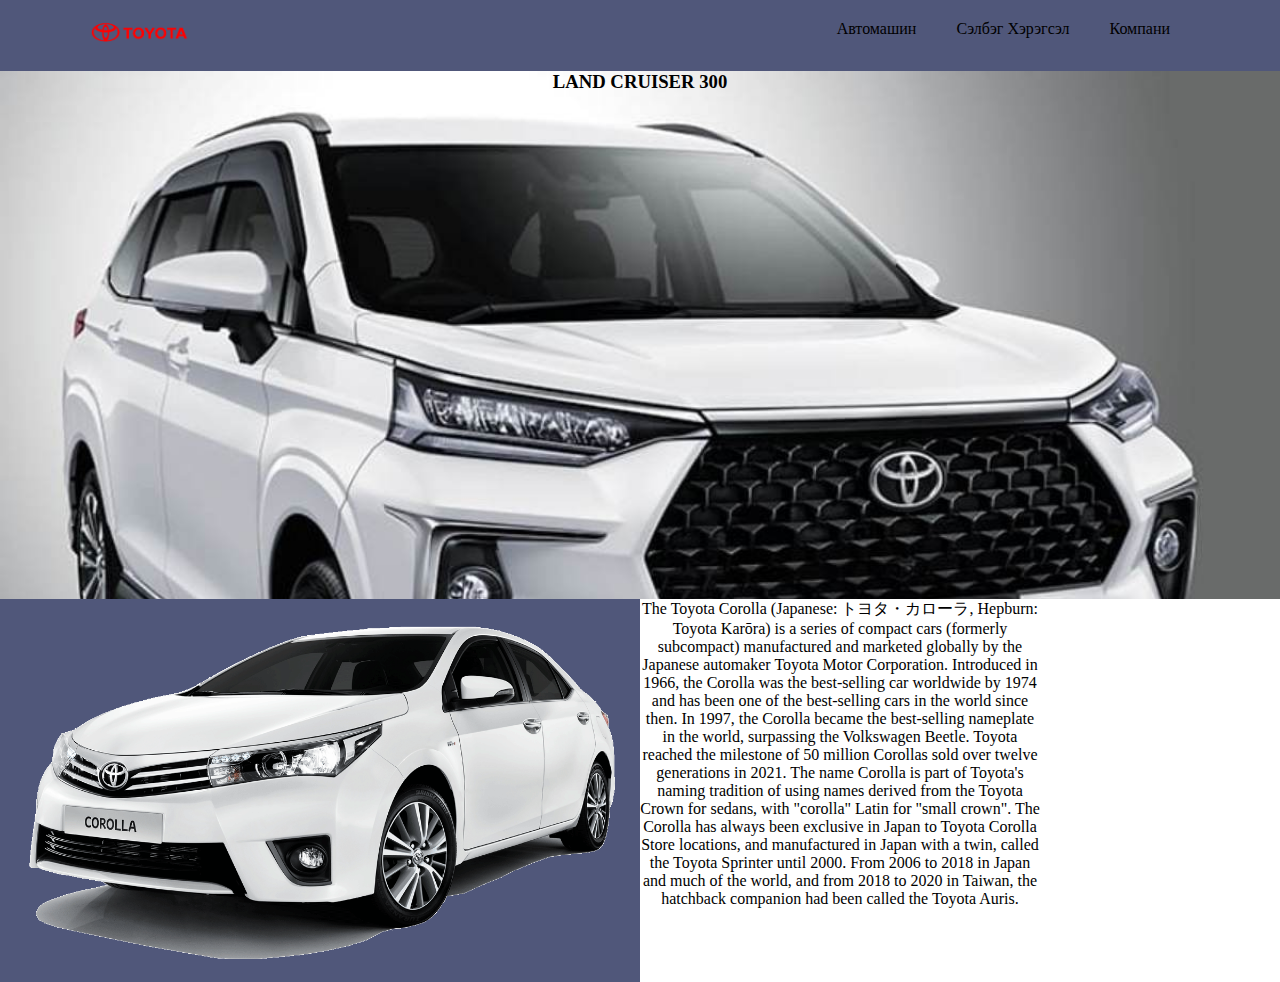
==== index.html @ 6881808f "Add files via upload" ====
<!DOCTYPE html>
<html lang="en">
<head>
    <meta charset="UTF-8">
    <meta http-equiv="X-UA-Compatible" content="IE=edge">
    <meta name="viewport" content="width=device-width, initial-scale=1.0">
    <title>Toyota</title>
    <link href="/webImg/logo-toyota.png" rel="stylesheet">
    <link rel="stylesheet" href="/style.css">
</head>
<body >
    <header>
        <nav id="navbar">
            <div class="container" >
                <a href="#"><img src="/webImg/logo-toyota.png" alt="" width="100px" "></a>
                <ul>
                    <li ><a href="cars.html"  >Автомашин</a></li>
                    <li ><a href="CarTools.html" >Сэлбэг Хэрэгсэл</a></li>
                    <li><a href="Company.html" > Компани</a></li>
                </ul>
            </div>
        </nav>
        <div id="back" >
            <div class="container">
                <h3>LAND CRUISER 300</h3>
            </div>
        </div>
        
    </header>
    <div id="corolla" >
        <img src="/webImg/pngwing.com.png" alt="">
        <div  class="text">
            <p>The Toyota Corolla (Japanese: トヨタ・カローラ, Hepburn: Toyota Karōra) is a series of compact cars (formerly subcompact) 
                manufactured and marketed
                globally by the Japanese automaker Toyota Motor Corporation. Introduced in 1966, the Corolla was the best-selling car worldwide by 1974 and has 
                been one of the best-selling cars in the world since then. In 1997, the Corolla became the best-selling nameplate in the world, surpassing the 
                Volkswagen Beetle. Toyota reached the milestone of 50 million Corollas sold over twelve generations in 2021.
                The name Corolla is part of Toyota's naming tradition of using names derived from the Toyota Crown for sedans, with "corolla" Latin for "small crown".
                The Corolla has always been exclusive in Japan to Toyota Corolla Store locations, and manufactured in Japan with a twin, called the Toyota Sprinter 
                until 2000. From 2006 to 2018 in Japan and much of the world, and from 2018 to 2020 in Taiwan, the hatchback companion had been called the Toyota Auris.</p>
        </div>
    </div>
</body>
</html>
---- style.css ----
*{
    padding: 0;
    margin: 0;
}
.container {
    margin: auto;
    max-width: 1100px;
    overflow: auto;
    padding: 0 20px;
  }
  
#navbar{
background-color:#50577A;
color: aliceblue;
overflow: auto;
}

#navbar ul{
    float: right;
    list-style: none; /*linknii urd taliin temdegt arilgah*/
     color:aliceblue;
}

#navbar ul li{
    float: left;
}
#navbar ul li a {
  display: block;
  padding: 20px;
  text-align: center;
  text-decoration: none;
  color: black;
}

#back {
    background-image:url(/webImg/nuurBk.jpg);
    background-repeat: no-repeat;
    background-size: cover;
    height: 528px;
}
#back h3 {
    display: flex;
    justify-content:center;
    
   

}
#corolla{
    width: 100%;
    background-color: antiquewhite;
}

#corolla img {
    background-color: #50577A;
    width: 50%;
    float: left; 
}
#corolla .text  {
    width: 50%;
   float: right;
   
}

#corolla .text p {
    display: inline-block;
    width: 400px;
    float:center;
    text-align: center;
    
}
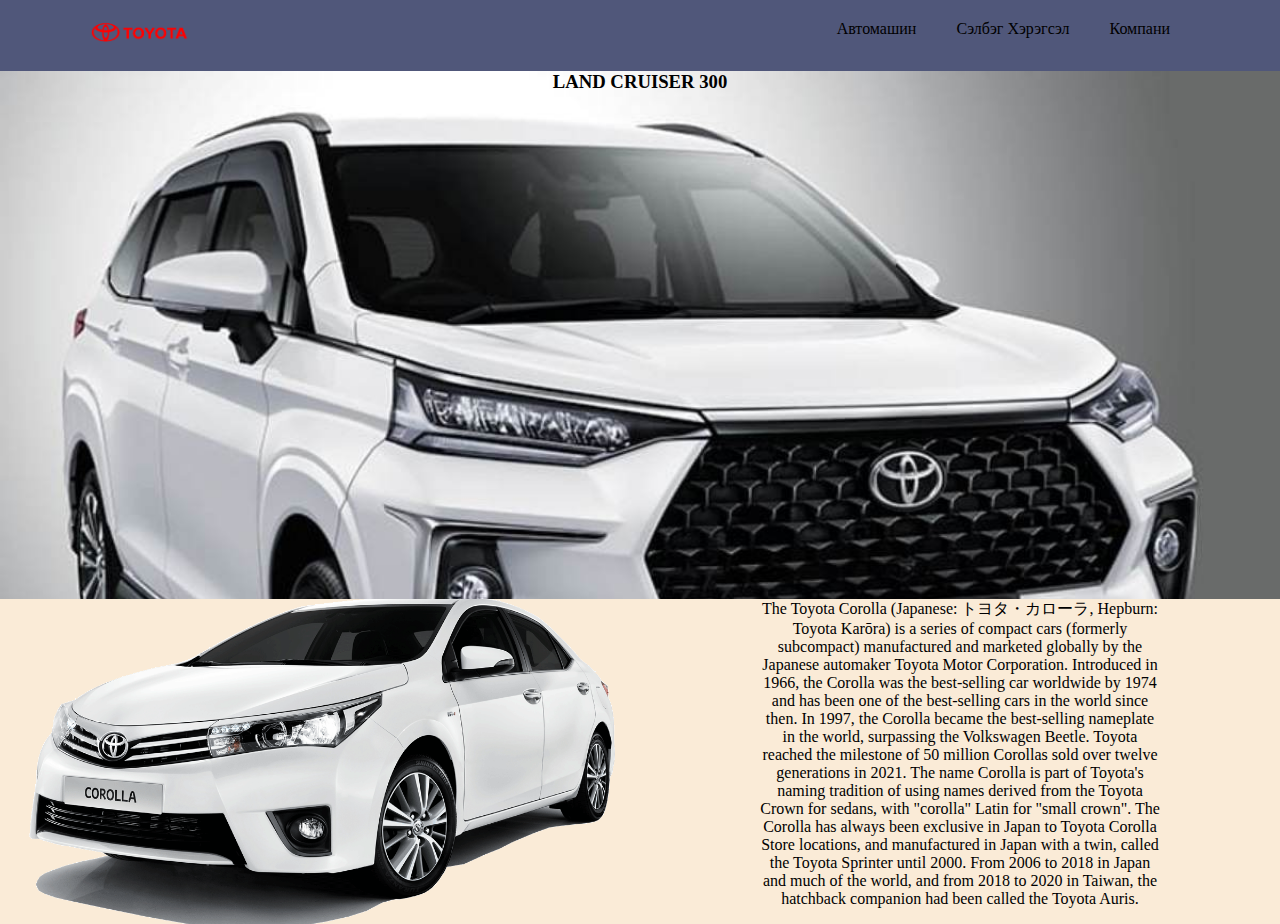
==== commit 9d7c8729: "Update index.html" ====
--- a/index.html
+++ b/index.html
@@ -28,7 +28,9 @@
         
     </header>
     <div id="corolla" >
-        <img src="/webImg/pngwing.com.png" alt="">
+        <div class="image">
+            <img src="/webImg/pngwing.com.png" alt=""> 
+        </div>
         <div  class="text">
             <p>The Toyota Corolla (Japanese: トヨタ・カローラ, Hepburn: Toyota Karōra) is a series of compact cars (formerly subcompact) 
                 manufactured and marketed
@@ -41,4 +43,4 @@
         </div>
     </div>
 </body>
-</html>+</html>
--- a/style.css
+++ b/style.css
@@ -47,15 +47,22 @@
 }
 #corolla{
     width: 100%;
+    height:325px;
     background-color: antiquewhite;
 }
-
+#corolla .image{
+ background-color: #50577A;
+}
 #corolla img {
-    background-color: #50577A;
+   
     width: 50%;
-    float: left; 
+     height:325px;
+    float: left;
+    object-fit: cover;
 }
 #corolla .text  {
+    display:grid;
+  place-items:center;
     width: 50%;
    float: right;
    
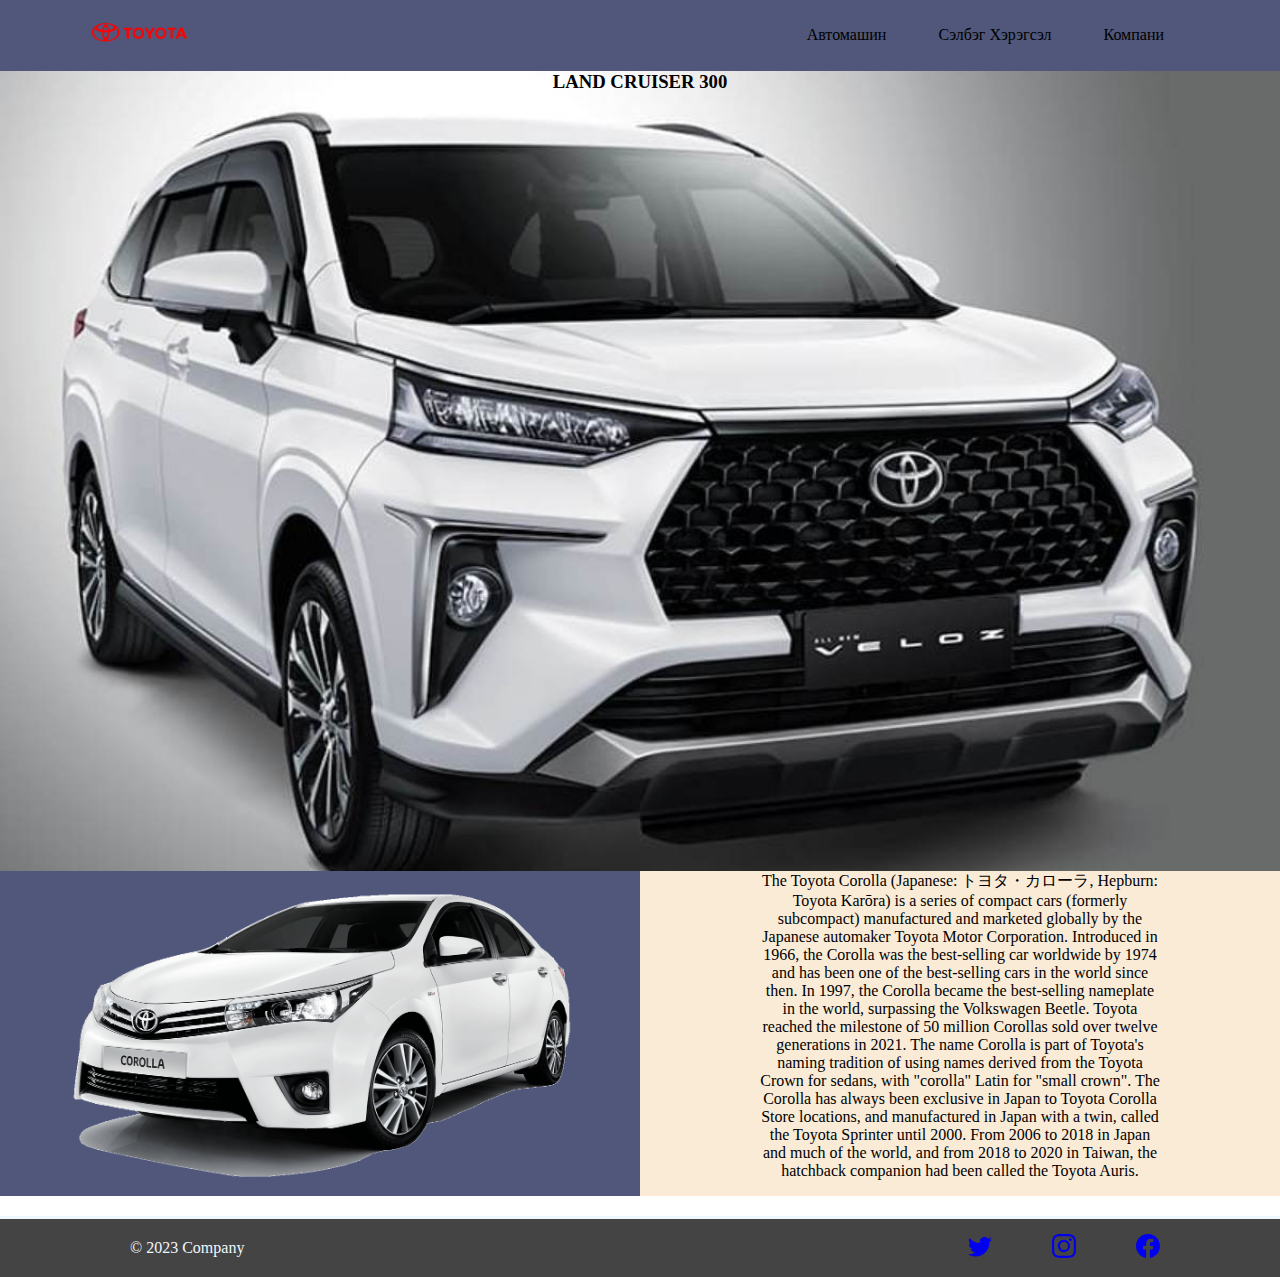
==== commit 98570727: "Add files via upload" ====
--- a/index.html
+++ b/index.html
@@ -1,46 +1,79 @@
-<!DOCTYPE html>
-<html lang="en">
-<head>
-    <meta charset="UTF-8">
-    <meta http-equiv="X-UA-Compatible" content="IE=edge">
-    <meta name="viewport" content="width=device-width, initial-scale=1.0">
-    <title>Toyota</title>
-    <link href="/webImg/logo-toyota.png" rel="stylesheet">
-    <link rel="stylesheet" href="/style.css">
-</head>
-<body >
-    <header>
-        <nav id="navbar">
-            <div class="container" >
-                <a href="#"><img src="/webImg/logo-toyota.png" alt="" width="100px" "></a>
-                <ul>
-                    <li ><a href="cars.html"  >Автомашин</a></li>
-                    <li ><a href="CarTools.html" >Сэлбэг Хэрэгсэл</a></li>
-                    <li><a href="Company.html" > Компани</a></li>
-                </ul>
-            </div>
-        </nav>
-        <div id="back" >
-            <div class="container">
-                <h3>LAND CRUISER 300</h3>
-            </div>
-        </div>
-        
-    </header>
-    <div id="corolla" >
-        <div class="image">
-            <img src="/webImg/pngwing.com.png" alt=""> 
-        </div>
-        <div  class="text">
-            <p>The Toyota Corolla (Japanese: トヨタ・カローラ, Hepburn: Toyota Karōra) is a series of compact cars (formerly subcompact) 
-                manufactured and marketed
-                globally by the Japanese automaker Toyota Motor Corporation. Introduced in 1966, the Corolla was the best-selling car worldwide by 1974 and has 
-                been one of the best-selling cars in the world since then. In 1997, the Corolla became the best-selling nameplate in the world, surpassing the 
-                Volkswagen Beetle. Toyota reached the milestone of 50 million Corollas sold over twelve generations in 2021.
-                The name Corolla is part of Toyota's naming tradition of using names derived from the Toyota Crown for sedans, with "corolla" Latin for "small crown".
-                The Corolla has always been exclusive in Japan to Toyota Corolla Store locations, and manufactured in Japan with a twin, called the Toyota Sprinter 
-                until 2000. From 2006 to 2018 in Japan and much of the world, and from 2018 to 2020 in Taiwan, the hatchback companion had been called the Toyota Auris.</p>
-        </div>
-    </div>
-</body>
-</html>
+<!DOCTYPE html>
+<html lang="en">
+<head>
+    <meta charset="UTF-8">
+    <meta http-equiv="X-UA-Compatible" content="IE=edge">
+    <meta name="viewport" content="width=device-width, initial-scale=1.0">
+    <title>Toyota</title>
+    <link href="/webSite/webImg/logo-toyota.png" rel="stylesheet">
+    <link rel="stylesheet" href="/style.css">
+</head>
+<body >
+    <header>
+        <nav id="navbar">
+            <div class="container" >
+                <a href="#"><img src="/webImg/logo-toyota.png" alt="" width="100px" "></a>
+                <ul>
+                    <li ><a href="cars.html"  >Автомашин</a></li>
+                    <li ><a href="CarTools.html" >Сэлбэг Хэрэгсэл</a></li>
+                    <li><a href="Company.html" > Компани</a></li>
+                </ul>
+            </div>
+        </nav>
+        <div id="back" >
+            <div class="container">
+                <h3 style=" float: center;">LAND CRUISER 300</h3>
+            </div>
+        </div>
+    </header>
+    <div id="corolla" >
+        <img src="/webImg/pngwing.com.png" alt="">
+        <div  class="text">
+            <p>The Toyota Corolla (Japanese: トヨタ・カローラ, Hepburn: Toyota Karōra) is a series of compact cars (formerly subcompact) 
+                manufactured and marketed
+                globally by the Japanese automaker Toyota Motor Corporation. Introduced in 1966, the Corolla was the best-selling car worldwide by 1974 and has 
+                been one of the best-selling cars in the world since then. In 1997, the Corolla became the best-selling nameplate in the world, surpassing the 
+                Volkswagen Beetle. Toyota reached the milestone of 50 million Corollas sold over twelve generations in 2021.
+                The name Corolla is part of Toyota's naming tradition of using names derived from the Toyota Crown for sedans, with "corolla" Latin for "small crown".
+                The Corolla has always been exclusive in Japan to Toyota Corolla Store locations, and manufactured in Japan with a twin, called the Toyota Sprinter 
+                until 2000. From 2006 to 2018 in Japan and much of the world, and from 2018 to 2020 in Taiwan, the hatchback companion had been called the Toyota Auris.</p>
+        </div>
+    </div>
+
+    <footer >
+        <div class="container">
+        <div class="company">
+          <span class="">© 2023 Company</span>
+        </div>
+    
+        <ul class=" ">
+            <li class=" ">
+                <a class=" " href="#">
+                    <svg xmlns="http://www.w3.org/2000/svg" width="24" height="24" fill="currentColor" class="bi bi-twitter" viewBox="0 0 16 16">
+                        <path d="M5.026 15c6.038 0 9.341-5.003 9.341-9.334 0-.14 0-.282-.006-.422A6.685 6.685 0 0 0 16 3.542a6.658 6.658 0 0 1-1.889.518 3.301 3.301 0 0 0 1.447-1.817 6.533 6.533 0 0 1-2.087.793A3.286 3.286 0 0 0 7.875 6.03a9.325 9.325 0 0 1-6.767-3.429 3.289 3.289 0 0 0 1.018 4.382A3.323 3.323 0 0 1 .64 6.575v.045a3.288 3.288 0 0 0 2.632 3.218 3.203 3.203 0 0 1-.865.115 3.23 3.23 0 0 1-.614-.057 3.283 3.283 0 0 0 3.067 2.277A6.588 6.588 0 0 1 .78 13.58a6.32 6.32 0 0 1-.78-.045A9.344 9.344 0 0 0 5.026 15z"/>
+                        <use xlink:href="#twitter"></use>
+                    </svg>
+                </a>
+            </li>
+            <li class=" ">
+                <a class=" " href="#">
+                    <svg xmlns="http://www.w3.org/2000/svg" width="24" height="24" fill="currentColor" class="bi bi-instagram" viewBox="0 0 16 16">
+                        <path d="M8 0C5.829 0 5.556.01 4.703.048 3.85.088 3.269.222 2.76.42a3.917 3.917 0 0 0-1.417.923A3.927 3.927 0 0 0 .42 2.76C.222 3.268.087 3.85.048 4.7.01 5.555 0 5.827 0 8.001c0 2.172.01 2.444.048 3.297.04.852.174 1.433.372 1.942.205.526.478.972.923 1.417.444.445.89.719 1.416.923.51.198 1.09.333 1.942.372C5.555 15.99 5.827 16 8 16s2.444-.01 3.298-.048c.851-.04 1.434-.174 1.943-.372a3.916 3.916 0 0 0 1.416-.923c.445-.445.718-.891.923-1.417.197-.509.332-1.09.372-1.942C15.99 10.445 16 10.173 16 8s-.01-2.445-.048-3.299c-.04-.851-.175-1.433-.372-1.941a3.926 3.926 0 0 0-.923-1.417A3.911 3.911 0 0 0 13.24.42c-.51-.198-1.092-.333-1.943-.372C10.443.01 10.172 0 7.998 0h.003zm-.717 1.442h.718c2.136 0 2.389.007 3.232.046.78.035 1.204.166 1.486.275.373.145.64.319.92.599.28.28.453.546.598.92.11.281.24.705.275 1.485.039.843.047 1.096.047 3.231s-.008 2.389-.047 3.232c-.035.78-.166 1.203-.275 1.485a2.47 2.47 0 0 1-.599.919c-.28.28-.546.453-.92.598-.28.11-.704.24-1.485.276-.843.038-1.096.047-3.232.047s-2.39-.009-3.233-.047c-.78-.036-1.203-.166-1.485-.276a2.478 2.478 0 0 1-.92-.598 2.48 2.48 0 0 1-.6-.92c-.109-.281-.24-.705-.275-1.485-.038-.843-.046-1.096-.046-3.233 0-2.136.008-2.388.046-3.231.036-.78.166-1.204.276-1.486.145-.373.319-.64.599-.92.28-.28.546-.453.92-.598.282-.11.705-.24 1.485-.276.738-.034 1.024-.044 2.515-.045v.002zm4.988 1.328a.96.96 0 1 0 0 1.92.96.96 0 0 0 0-1.92zm-4.27 1.122a4.109 4.109 0 1 0 0 8.217 4.109 4.109 0 0 0 0-8.217zm0 1.441a2.667 2.667 0 1 1 0 5.334 2.667 2.667 0 0 1 0-5.334z"/>
+                        <use xlink:href="#instagram"></use>
+                    </svg>
+                </a>
+            </li>
+            <li class=" ">
+                <a class=" " href="#">
+                    <svg xmlns="http://www.w3.org/2000/svg" width="24" height="24" fill="currentColor" class="bi bi-facebook" viewBox="0 0 16 16">
+                        <path d="M16 8.049c0-4.446-3.582-8.05-8-8.05C3.58 0-.002 3.603-.002 8.05c0 4.017 2.926 7.347 6.75 7.951v-5.625h-2.03V8.05H6.75V6.275c0-2.017 1.195-3.131 3.022-3.131.876 0 1.791.157 1.791.157v1.98h-1.009c-.993 0-1.303.621-1.303 1.258v1.51h2.218l-.354 2.326H9.25V16c3.824-.604 6.75-3.934 6.75-7.951z"/>
+                        <use xlink:href="#facebook"></use>
+                    </svg>
+                </a>
+            </li>
+        </ul>
+       </div>
+      </footer>
+   
+</body>
+</html>--- a/style.css
+++ b/style.css
@@ -1,80 +1,105 @@
-*{
-    padding: 0;
-    margin: 0;
-}
-.container {
-    margin: auto;
-    max-width: 1100px;
-    overflow: auto;
-    padding: 0 20px;
-  }
-  
-#navbar{
-background-color:#50577A;
-color: aliceblue;
-overflow: auto;
-}
-
-#navbar ul{
-    float: right;
-    list-style: none; /*linknii urd taliin temdegt arilgah*/
-     color:aliceblue;
-}
-
-#navbar ul li{
-    float: left;
-}
-#navbar ul li a {
-  display: block;
-  padding: 20px;
-  text-align: center;
-  text-decoration: none;
-  color: black;
-}
-
-#back {
-    background-image:url(/webImg/nuurBk.jpg);
-    background-repeat: no-repeat;
-    background-size: cover;
-    height: 528px;
-}
-#back h3 {
-    display: flex;
-    justify-content:center;
-    
-   
-
-}
-#corolla{
-    width: 100%;
-    height:325px;
-    background-color: antiquewhite;
-}
-#corolla .image{
- background-color: #50577A;
-}
-#corolla img {
-   
-    width: 50%;
-     height:325px;
-    float: left;
-    object-fit: cover;
-}
-#corolla .text  {
-    display:grid;
-  place-items:center;
-    width: 50%;
-   float: right;
-   
-}
-
-#corolla .text p {
-    display: inline-block;
-    width: 400px;
-    float:center;
-    text-align: center;
-    
-}
-
-
-
+*{
+    padding: 0;
+    margin: 0;
+}
+.container {
+    margin: auto;
+    max-width: 1100px;
+    overflow: auto;
+    padding: 0 20px;
+  }
+  
+#navbar{
+background-color:#50577A;
+color: aliceblue;
+overflow: auto;
+}
+
+#navbar ul{
+    float: right;
+    list-style: none; /*linknii urd taliin temdegt arilgah*/
+     color:aliceblue;
+}
+
+#navbar ul li{
+    float: left;
+}
+#navbar ul li a {
+  display: block;
+  padding: 26px;
+  text-align: center;
+  text-decoration: none;
+  color: black;
+}
+#navbar ul li a:hover {
+  background: #444;
+  color: #dfd0c2;
+}
+#back {
+    background-image:url(/webImg/nuurBk.jpg);
+    background-repeat: no-repeat;
+    background-size: cover;
+    height: 800px;
+}
+#back h3 {
+    display: flex;
+    justify-content:center;
+
+}
+#corolla{
+    width: 100%;
+     height:325px;
+    background-color: antiquewhite;
+}
+
+#corolla img {
+    background-color: #50577A;
+    width: 50%;
+     height:325px;
+    float: left; 
+    object-fit: contain;
+}
+#corolla .text  {
+    display:grid;
+    place-items:center;
+    width: 50%;
+   float: right;
+   
+}
+
+#corolla .text p {
+    display: inline-block;
+    width: 400px;
+    text-align: center;
+    
+}
+
+/*footer */
+
+footer{
+    background-color: #444;
+    color:aliceblue;
+    margin-top: 20px;
+    border-style: solid none none;
+    height: 500;
+}
+footer .company {
+    display: inline;
+    padding: 10px 40px ;
+    position: relative;
+    top: 20px;
+}
+
+footer ul{
+    float: right;
+    list-style: none;
+}
+footer ul li{
+    float: left;
+
+}
+footer ul li a{
+    display: block;
+    padding: 15px 30px;
+    text-align: center;
+}
